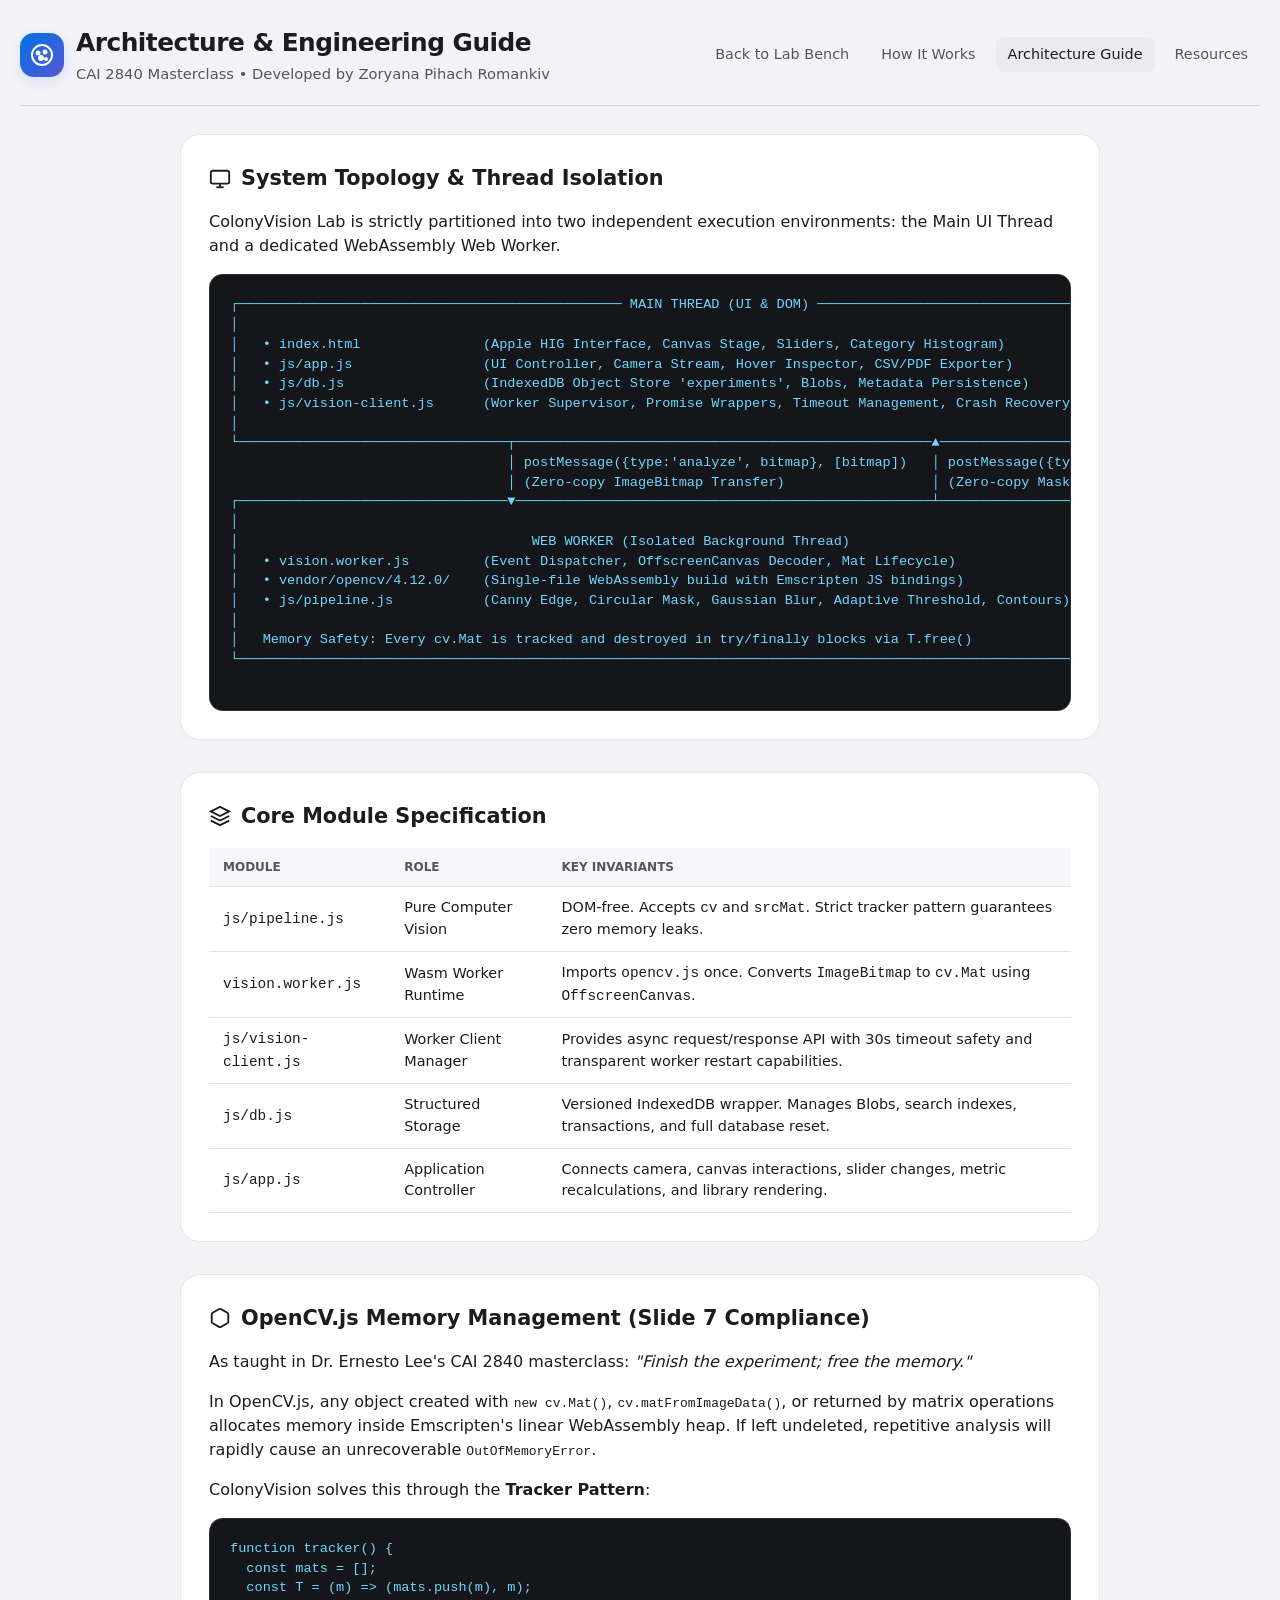
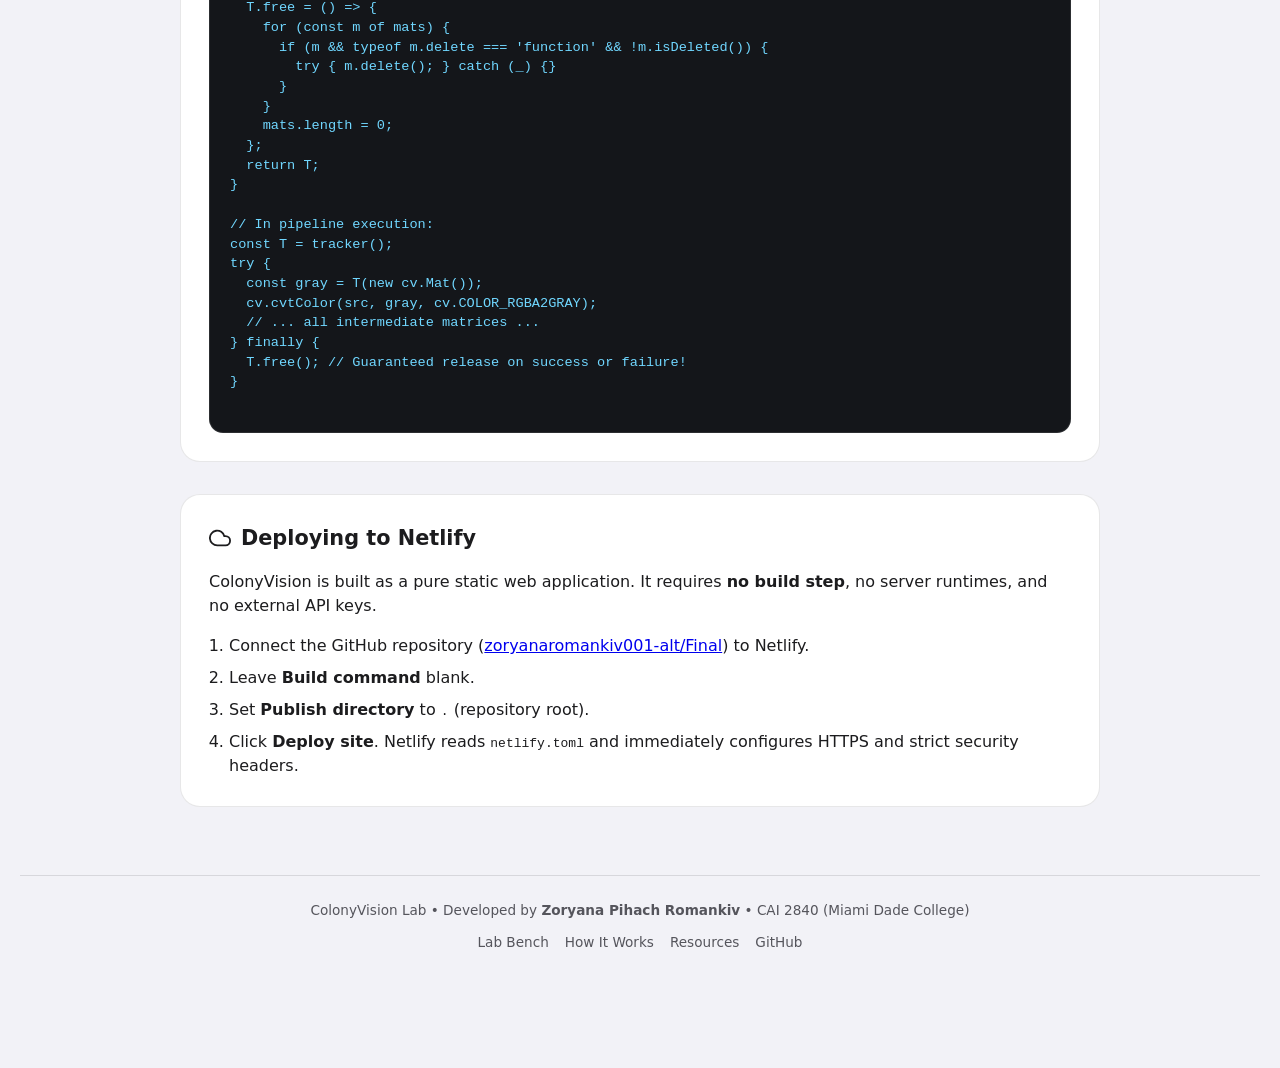
==== guide/index.html @ 36053a77 "Initial commit: ColonyVision Lab computer vision application" ====
<!doctype html>
<html lang="en">
<head>
  <meta charset="utf-8">
  <meta name="viewport" content="width=device-width, initial-scale=1, viewport-fit=cover">
  <title>Architecture Guide — ColonyVision Lab</title>
  <meta name="description" content="Technical architecture and engineering guide for ColonyVision Lab: WebAssembly, Web Worker isolation, and IndexedDB persistence.">
  <meta name="author" content="Zoryana Pihach Romankiv">
  <link rel="icon" href="data:image/svg+xml,%3Csvg xmlns='http://www.w3.org/2000/svg' viewBox='0 0 32 32'%3E%3Ccircle cx='16' cy='16' r='14' fill='%230071e3'/%3E%3Ccircle cx='12' cy='12' r='3' fill='white'/%3E%3Ccircle cx='19' cy='14' r='2' fill='white'/%3E%3Ccircle cx='15' cy='20' r='3.5' fill='white'/%3E%3C/svg%3E">
  <link rel="stylesheet" href="../css/styles.css">
  <style>
    .guide-wrap {
      max-width: 920px;
      margin: 0 auto;
      display: flex;
      flex-direction: column;
      gap: 32px;
    }
    .arch-card {
      background: var(--surface);
      border: 1px solid var(--border);
      border-radius: var(--radius-lg);
      padding: 28px;
      display: flex;
      flex-direction: column;
      gap: 16px;
    }
    .arch-card h3 {
      font-family: var(--font-display);
      font-size: 1.3rem;
      font-weight: 600;
      display: flex;
      align-items: center;
      gap: 10px;
    }
    pre.diagram {
      background: #14161a;
      color: #70d7ff;
      padding: 20px;
      border-radius: var(--radius-md);
      font-family: var(--font-mono);
      font-size: 0.85rem;
      line-height: 1.45;
      overflow-x: auto;
      border: 1px solid rgba(255, 255, 255, 0.1);
    }
    .table-spec {
      width: 100%;
      border-collapse: collapse;
      font-size: 0.9rem;
    }
    .table-spec th, .table-spec td {
      padding: 10px 14px;
      text-align: left;
      border-bottom: 1px solid var(--separator);
    }
    .table-spec th {
      background: var(--surface-2);
      font-weight: 600;
      color: var(--text-2);
      text-transform: uppercase;
      font-size: 0.75rem;
    }
  </style>
</head>
<body>
  <div class="wrap">
    <header class="app-header">
      <div class="brand">
        <div class="logo-badge" aria-hidden="true">
          <svg width="24" height="24" viewBox="0 0 24 24" fill="none" stroke="currentColor" stroke-width="2"><circle cx="12" cy="12" r="10"/><circle cx="8" cy="10" r="1.5" fill="currentColor"/><circle cx="15" cy="9" r="1.5" fill="currentColor"/><circle cx="11" cy="15" r="2" fill="currentColor"/><circle cx="16" cy="16" r="1" fill="currentColor"/></svg>
        </div>
        <div>
          <h1>Architecture & Engineering Guide</h1>
          <p class="subtitle">CAI 2840 Masterclass • Developed by Zoryana Pihach Romankiv</p>
        </div>
      </div>
      <nav class="header-links">
        <a class="nav-link" href="../index.html">Back to Lab Bench</a>
        <a class="nav-link" href="../how-it-works.html">How It Works</a>
        <a class="nav-link active" href="index.html">Architecture Guide</a>
        <a class="nav-link" href="../resources.html">Resources</a>
      </nav>
    </header>

    <main class="guide-wrap">
      <!-- Section 1: Architecture Overview -->
      <section class="arch-card">
        <h3>
          <svg width="22" height="22" viewBox="0 0 24 24" fill="none" stroke="currentColor" stroke-width="2"><rect x="2" y="3" width="20" height="14" rx="2" ry="2"/><line x1="8" y1="21" x2="16" y2="21"/><line x1="12" y1="17" x2="12" y2="21"/></svg>
          System Topology & Thread Isolation
        </h3>
        <p>
          ColonyVision Lab is strictly partitioned into two independent execution environments: the Main UI Thread and a dedicated WebAssembly Web Worker.
        </p>
        <pre class="diagram">
┌─────────────────────────────────────────────── MAIN THREAD (UI & DOM) ───────────────────────────────────────────────┐
│                                                                                                                       │
│   • index.html               (Apple HIG Interface, Canvas Stage, Sliders, Category Histogram)                        │
│   • js/app.js                (UI Controller, Camera Stream, Hover Inspector, CSV/PDF Exporter)                       │
│   • js/db.js                 (IndexedDB Object Store 'experiments', Blobs, Metadata Persistence)                      │
│   • js/vision-client.js      (Worker Supervisor, Promise Wrappers, Timeout Management, Crash Recovery)               │
│                                                                                                                       │
└─────────────────────────────────┬───────────────────────────────────────────────────▲─────────────────────────────────┘
                                  │ postMessage({type:'analyze', bitmap}, [bitmap])   │ postMessage({type:'result', ...})
                                  │ (Zero-copy ImageBitmap Transfer)                  │ (Zero-copy Mask Transfer)
┌─────────────────────────────────▼───────────────────────────────────────────────────┴─────────────────────────────────┐
│                                                                                                                       │
│                                    WEB WORKER (Isolated Background Thread)                                            │
│   • vision.worker.js         (Event Dispatcher, OffscreenCanvas Decoder, Mat Lifecycle)                               │
│   • vendor/opencv/4.12.0/    (Single-file WebAssembly build with Emscripten JS bindings)                              │
│   • js/pipeline.js           (Canny Edge, Circular Mask, Gaussian Blur, Adaptive Threshold, Contours)                │
│                                                                                                                       │
│   Memory Safety: Every cv.Mat is tracked and destroyed in try/finally blocks via T.free()                            │
└───────────────────────────────────────────────────────────────────────────────────────────────────────────────────────┘
        </pre>
      </section>

      <!-- Section 2: Component Breakdown -->
      <section class="arch-card">
        <h3>
          <svg width="22" height="22" viewBox="0 0 24 24" fill="none" stroke="currentColor" stroke-width="2"><polygon points="12 2 2 7 12 12 22 7 12 2"/><polyline points="2 17 12 22 22 17"/><polyline points="2 12 12 17 22 12"/></svg>
          Core Module Specification
        </h3>
        <table class="table-spec">
          <thead>
            <tr>
              <th>Module</th>
              <th>Role</th>
              <th>Key Invariants</th>
            </tr>
          </thead>
          <tbody>
            <tr>
              <td><code>js/pipeline.js</code></td>
              <td>Pure Computer Vision</td>
              <td>DOM-free. Accepts <code>cv</code> and <code>srcMat</code>. Strict tracker pattern guarantees zero memory leaks.</td>
            </tr>
            <tr>
              <td><code>vision.worker.js</code></td>
              <td>Wasm Worker Runtime</td>
              <td>Imports <code>opencv.js</code> once. Converts <code>ImageBitmap</code> to <code>cv.Mat</code> using <code>OffscreenCanvas</code>.</td>
            </tr>
            <tr>
              <td><code>js/vision-client.js</code></td>
              <td>Worker Client Manager</td>
              <td>Provides async request/response API with 30s timeout safety and transparent worker restart capabilities.</td>
            </tr>
            <tr>
              <td><code>js/db.js</code></td>
              <td>Structured Storage</td>
              <td>Versioned IndexedDB wrapper. Manages Blobs, search indexes, transactions, and full database reset.</td>
            </tr>
            <tr>
              <td><code>js/app.js</code></td>
              <td>Application Controller</td>
              <td>Connects camera, canvas interactions, slider changes, metric recalculations, and library rendering.</td>
            </tr>
          </tbody>
        </table>
      </section>

      <!-- Section 3: WebAssembly Memory Management -->
      <section class="arch-card">
        <h3>
          <svg width="22" height="22" viewBox="0 0 24 24" fill="none" stroke="currentColor" stroke-width="2"><path d="M21 16V8a2 2 0 0 0-1-1.73l-7-4a2 2 0 0 0-2 0l-7 4A2 2 0 0 0 3 8v8a2 2 0 0 0 1 1.73l7 4a2 2 0 0 0 2 0l7-4A2 2 0 0 0 21 16z"/></svg>
          OpenCV.js Memory Management (Slide 7 Compliance)
        </h3>
        <p>
          As taught in Dr. Ernesto Lee's CAI 2840 masterclass: <em>"Finish the experiment; free the memory."</em>
        </p>
        <p>
          In OpenCV.js, any object created with <code>new cv.Mat()</code>, <code>cv.matFromImageData()</code>, or returned by matrix operations allocates memory inside Emscripten's linear WebAssembly heap. If left undeleted, repetitive analysis will rapidly cause an unrecoverable <code>OutOfMemoryError</code>.
        </p>
        <p>
          ColonyVision solves this through the <strong>Tracker Pattern</strong>:
        </p>
        <pre class="diagram">
function tracker() {
  const mats = [];
  const T = (m) => (mats.push(m), m);
  T.free = () => {
    for (const m of mats) {
      if (m && typeof m.delete === 'function' && !m.isDeleted()) {
        try { m.delete(); } catch (_) {}
      }
    }
    mats.length = 0;
  };
  return T;
}

// In pipeline execution:
const T = tracker();
try {
  const gray = T(new cv.Mat());
  cv.cvtColor(src, gray, cv.COLOR_RGBA2GRAY);
  // ... all intermediate matrices ...
} finally {
  T.free(); // Guaranteed release on success or failure!
}
        </pre>
      </section>

      <!-- Section 4: Netlify Deployment -->
      <section class="arch-card">
        <h3>
          <svg width="22" height="22" viewBox="0 0 24 24" fill="none" stroke="currentColor" stroke-width="2"><cloud/><path d="M18 10h-1.26A8 8 0 1 0 9 20h9a5 5 0 0 0 0-10z"/></svg>
          Deploying to Netlify
        </h3>
        <p>
          ColonyVision is built as a pure static web application. It requires <strong>no build step</strong>, no server runtimes, and no external API keys.
        </p>
        <ol style="padding-left: 20px; display: flex; flex-direction: column; gap: 8px;">
          <li>Connect the GitHub repository (<a href="https://github.com/zoryanaromankiv001-alt/Final" target="_blank" rel="noopener">zoryanaromankiv001-alt/Final</a>) to Netlify.</li>
          <li>Leave <strong>Build command</strong> blank.</li>
          <li>Set <strong>Publish directory</strong> to <code>.</code> (repository root).</li>
          <li>Click <strong>Deploy site</strong>. Netlify reads <code>netlify.toml</code> and immediately configures HTTPS and strict security headers.</li>
        </ol>
      </section>
    </main>

    <footer class="app-footer">
      <p>ColonyVision Lab • Developed by <strong>Zoryana Pihach Romankiv</strong> • CAI 2840 (Miami Dade College)</p>
      <nav class="footer-nav">
        <a href="../index.html">Lab Bench</a>
        <a href="../how-it-works.html">How It Works</a>
        <a href="../resources.html">Resources</a>
        <a href="https://github.com/zoryanaromankiv001-alt/Final" target="_blank" rel="noopener">GitHub</a>
      </nav>
    </footer>
  </div>
</body>
</html>
---- css/styles.css ----
/*
 * ColonyVision Lab: Visual Design System
 * Apple Human Interface Guidelines (HIG) + Liquid Glass Floating Control Layer
 * Author: Zoryana Pihach Romankiv (CAI 2840 - Introduction to Computer Vision)
 */

:root {
  color-scheme: light dark;
  --font: -apple-system, BlinkMacSystemFont, "SF Pro Text", "Segoe UI", Roboto, "Inter", system-ui, sans-serif;
  --font-display: -apple-system, BlinkMacSystemFont, "SF Pro Display", "Segoe UI", Roboto, "Inter", system-ui, sans-serif;
  --font-mono: "SF Mono", Menlo, Consolas, Monaco, monospace;

  /* Light Theme (default) */
  --bg: #f2f2f7;
  --surface: #ffffff;
  --surface-2: #f7f7fa;
  --surface-hover: #ebebee;
  --text: #1c1c1e;
  --text-2: #55555c;
  --text-3: #8e8e93;
  --separator: rgba(60, 60, 67, 0.15);
  --border: rgba(60, 60, 67, 0.12);

  --accent: #0071e3;
  --accent-press: #005bb5;
  --accent-soft: rgba(0, 113, 227, 0.12);
  --accent-contrast: #ffffff;

  --success: #34c759;
  --success-soft: rgba(52, 199, 89, 0.14);
  --warning: #ff9500;
  --warning-soft: rgba(255, 149, 0, 0.14);
  --danger: #ff3b30;
  --danger-soft: rgba(255, 59, 48, 0.14);
  --purple: #af52de;
  --purple-soft: rgba(175, 82, 222, 0.14);

  --glass-bg: rgba(255, 255, 255, 0.78);
  --glass-border: rgba(255, 255, 255, 0.65);
  --glass-shadow: 0 8px 32px rgba(0, 0, 0, 0.08), 0 2px 8px rgba(0, 0, 0, 0.04);

  --radius-sm: 8px;
  --radius-md: 14px;
  --radius-lg: 20px;
  --radius-pill: 9999px;

  --transition-fast: 0.15s cubic-bezier(0.16, 1, 0.3, 1);
  --transition-smooth: 0.28s cubic-bezier(0.16, 1, 0.3, 1);
}

@media (prefers-color-scheme: dark) {
  :root {
    --bg: #000000;
    --surface: #1c1c1e;
    --surface-2: #2c2c2e;
    --surface-hover: #3a3a3c;
    --text: #f5f5f7;
    --text-2: #a1a1a6;
    --text-3: #636366;
    --separator: rgba(255, 255, 255, 0.15);
    --border: rgba(255, 255, 255, 0.12);

    --accent: #2997ff;
    --accent-press: #147ce5;
    --accent-soft: rgba(41, 151, 255, 0.18);

    --glass-bg: rgba(28, 28, 30, 0.82);
    --glass-border: rgba(255, 255, 255, 0.15);
    --glass-shadow: 0 12px 40px rgba(0, 0, 0, 0.6);
  }
}

/* Base styles */
*, *::before, *::after {
  box-sizing: border-box;
  margin: 0;
  padding: 0;
}

body {
  font-family: var(--font);
  background-color: var(--bg);
  color: var(--text);
  line-height: 1.5;
  -webkit-font-smoothing: antialiased;
  -moz-osx-font-smoothing: grayscale;
  min-height: 100vh;
  display: flex;
  flex-direction: column;
}

.wrap {
  width: 100%;
  max-width: 1280px;
  margin: 0 auto;
  padding: 24px 20px 120px 20px;
  flex: 1;
  display: flex;
  flex-direction: column;
  gap: 28px;
}

/* Liquid Glass functional classes */
.glass {
  background: var(--glass-bg);
  backdrop-filter: blur(24px) saturate(190%);
  -webkit-backdrop-filter: blur(24px) saturate(190%);
  border: 1px solid var(--glass-border);
  box-shadow: var(--glass-shadow);
}

/* Header */
.app-header {
  display: flex;
  align-items: center;
  justify-content: space-between;
  flex-wrap: wrap;
  gap: 16px;
  padding-bottom: 20px;
  border-bottom: 1px solid var(--separator);
}

.brand {
  display: flex;
  align-items: center;
  gap: 12px;
}

.logo-badge {
  width: 44px;
  height: 44px;
  border-radius: var(--radius-md);
  background: linear-gradient(135deg, var(--accent), #5856d6);
  display: flex;
  align-items: center;
  justify-content: center;
  color: #ffffff;
  box-shadow: 0 4px 12px var(--accent-soft);
}

h1 {
  font-family: var(--font-display);
  font-size: 1.55rem;
  font-weight: 700;
  letter-spacing: -0.02em;
  display: flex;
  align-items: center;
  gap: 8px;
}

.version-tag {
  font-size: 0.72rem;
  font-weight: 600;
  text-transform: uppercase;
  padding: 2px 7px;
  border-radius: var(--radius-pill);
  background: var(--accent-soft);
  color: var(--accent);
}

.subtitle {
  font-size: 0.92rem;
  color: var(--text-2);
  margin-top: 2px;
}

.header-links {
  display: flex;
  align-items: center;
  gap: 8px;
}

.nav-link {
  font-size: 0.9rem;
  font-weight: 500;
  color: var(--text-2);
  text-decoration: none;
  padding: 7px 12px;
  border-radius: var(--radius-sm);
  transition: all var(--transition-fast);
}

.nav-link:hover, .nav-link.active {
  color: var(--text);
  background-color: var(--surface-hover);
}

/* Stage & Prompt Container */
.stage {
  background: var(--surface);
  border-radius: var(--radius-lg);
  border: 1px solid var(--border);
  box-shadow: 0 4px 20px rgba(0, 0, 0, 0.03);
  overflow: hidden;
  display: flex;
  flex-direction: column;
  min-height: 480px;
}

/* Prompt state (initial landing) */
.prompt-zone {
  display: flex;
  flex-direction: column;
  align-items: center;
  justify-content: center;
  text-align: center;
  padding: 64px 24px;
  flex: 1;
  gap: 20px;
  border: 2px dashed var(--border);
  border-radius: var(--radius-lg);
  margin: 16px;
  background: var(--surface-2);
  transition: all var(--transition-smooth);
}

.prompt-zone.dragover {
  border-color: var(--accent);
  background: var(--accent-soft);
}

.prompt-icon {
  width: 72px;
  height: 72px;
  border-radius: 50%;
  background: var(--surface);
  display: flex;
  align-items: center;
  justify-content: center;
  color: var(--accent);
  box-shadow: 0 4px 16px rgba(0, 0, 0, 0.06);
}

.prompt-text h2 {
  font-family: var(--font-display);
  font-size: 1.4rem;
  font-weight: 600;
  margin-bottom: 6px;
}

.prompt-text p {
  color: var(--text-2);
  font-size: 0.95rem;
  max-width: 480px;
}

.prompt-actions {
  display: flex;
  gap: 12px;
  flex-wrap: wrap;
  justify-content: center;
}

.sample-row {
  display: flex;
  align-items: center;
  gap: 8px;
  font-size: 0.88rem;
  color: var(--text-2);
  margin-top: 10px;
}

.sample-btn {
  background: var(--surface);
  border: 1px solid var(--border);
  color: var(--accent);
  font-weight: 500;
  font-size: 0.85rem;
  padding: 4px 10px;
  border-radius: var(--radius-pill);
  cursor: pointer;
  transition: all var(--transition-fast);
}

.sample-btn:hover {
  background: var(--accent-soft);
  border-color: var(--accent);
}

/* Buttons */
.btn {
  display: inline-flex;
  align-items: center;
  justify-content: center;
  gap: 8px;
  font-family: var(--font);
  font-size: 0.92rem;
  font-weight: 600;
  padding: 10px 18px;
  border-radius: var(--radius-pill);
  cursor: pointer;
  border: none;
  text-decoration: none;
  transition: all var(--transition-fast);
  outline: none;
}

.btn svg {
  width: 18px;
  height: 18px;
}

.btn-primary {
  background: var(--accent);
  color: var(--accent-contrast);
}

.btn-primary:hover {
  background: var(--accent-press);
  transform: translateY(-1px);
}

.btn-secondary {
  background: var(--surface-2);
  color: var(--text);
  border: 1px solid var(--border);
}

.btn-secondary:hover {
  background: var(--surface-hover);
  border-color: var(--separator);
}

.btn-danger {
  background: var(--danger-soft);
  color: var(--danger);
  border: 1px solid rgba(255, 59, 48, 0.2);
}

.btn-danger:hover {
  background: var(--danger);
  color: #ffffff;
}

/* Active Workbench Layout */
.workbench {
  display: grid;
  grid-template-columns: 1fr 360px;
  gap: 0;
  min-height: 560px;
}

@media (max-width: 960px) {
  .workbench {
    grid-template-columns: 1fr;
  }
}

/* Viewport / Canvas Stage */
.viewport-pane {
  display: flex;
  flex-direction: column;
  background: #14161a;
  position: relative;
  overflow: hidden;
}

.viewport-toolbar {
  display: flex;
  align-items: center;
  justify-content: space-between;
  padding: 10px 16px;
  background: rgba(20, 22, 26, 0.85);
  backdrop-filter: blur(12px);
  border-bottom: 1px solid rgba(255, 255, 255, 0.1);
  z-index: 10;
}

.view-segmented {
  display: inline-flex;
  background: rgba(255, 255, 255, 0.12);
  padding: 3px;
  border-radius: var(--radius-pill);
}

.view-segmented button {
  background: transparent;
  border: none;
  color: #c7c7cc;
  padding: 4px 12px;
  border-radius: var(--radius-pill);
  font-size: 0.82rem;
  font-weight: 500;
  cursor: pointer;
  transition: all var(--transition-fast);
}

.view-segmented button.active {
  background: #ffffff;
  color: #000000;
  box-shadow: 0 2px 6px rgba(0, 0, 0, 0.2);
}

.canvas-container {
  flex: 1;
  position: relative;
  display: flex;
  align-items: center;
  justify-content: center;
  overflow: hidden;
  user-select: none;
  min-height: 440px;
}

canvas#main-canvas {
  max-width: 100%;
  max-height: 100%;
  object-fit: contain;
  box-shadow: 0 4px 30px rgba(0, 0, 0, 0.4);
  cursor: crosshair;
}

/* Interactive Colony Tooltip */
.colony-tooltip {
  position: absolute;
  pointer-events: none;
  background: rgba(0, 0, 0, 0.85);
  backdrop-filter: blur(10px);
  color: #ffffff;
  padding: 8px 12px;
  border-radius: var(--radius-sm);
  font-size: 0.8rem;
  line-height: 1.4;
  border: 1px solid rgba(255, 255, 255, 0.2);
  box-shadow: 0 6px 18px rgba(0, 0, 0, 0.4);
  z-index: 20;
  transform: translate(-50%, -125%);
  transition: opacity 0.1s ease;
  white-space: nowrap;
}

.colony-tooltip .badge {
  display: inline-block;
  padding: 2px 6px;
  border-radius: 4px;
  font-size: 0.7rem;
  font-weight: 700;
  text-transform: uppercase;
  margin-top: 4px;
}

.badge-punctiform { background: var(--success); color: #fff; }
.badge-small { background: var(--accent); color: #fff; }
.badge-medium { background: var(--warning); color: #fff; }
.badge-large { background: var(--purple); color: #fff; }

/* Interactive Compare Split Slider */
.compare-container {
  position: absolute;
  top: 0;
  left: 0;
  width: 100%;
  height: 100%;
  display: none;
}

.compare-container.active {
  display: block;
}

.slider-handle {
  position: absolute;
  top: 0;
  bottom: 0;
  width: 4px;
  background: #ffffff;
  cursor: ew-resize;
  box-shadow: 0 0 10px rgba(0, 0, 0, 0.5);
}

.slider-button {
  position: absolute;
  top: 50%;
  left: 50%;
  transform: translate(-50%, -50%);
  width: 32px;
  height: 32px;
  border-radius: 50%;
  background: #ffffff;
  box-shadow: 0 2px 8px rgba(0, 0, 0, 0.4);
  display: flex;
  align-items: center;
  justify-content: center;
  color: #000000;
}

/* Inspector / Controls Sidebar */
.inspector-pane {
  background: var(--surface);
  border-left: 1px solid var(--border);
  padding: 20px;
  display: flex;
  flex-direction: column;
  gap: 20px;
  overflow-y: auto;
  max-height: 700px;
}

.inspector-header {
  display: flex;
  flex-direction: column;
  gap: 6px;
}

.title-input {
  font-family: var(--font-display);
  font-size: 1.15rem;
  font-weight: 600;
  border: 1px solid transparent;
  background: transparent;
  color: var(--text);
  padding: 4px 6px;
  border-radius: var(--radius-sm);
  transition: all var(--transition-fast);
}

.title-input:hover, .title-input:focus {
  border-color: var(--border);
  background: var(--surface-2);
}

/* Metric Cards */
.metrics-grid {
  display: grid;
  grid-template-columns: 1fr 1fr;
  gap: 10px;
}

.metric-card {
  background: var(--surface-2);
  padding: 12px;
  border-radius: var(--radius-md);
  border: 1px solid var(--border);
  display: flex;
  flex-direction: column;
}

.metric-card.hero {
  grid-column: span 2;
  background: linear-gradient(135deg, var(--accent-soft), var(--surface-2));
  border-color: rgba(0, 113, 227, 0.25);
}

.metric-label {
  font-size: 0.75rem;
  font-weight: 600;
  text-transform: uppercase;
  color: var(--text-2);
  letter-spacing: 0.03em;
}

.metric-value {
  font-family: var(--font-display);
  font-size: 1.6rem;
  font-weight: 700;
  color: var(--text);
  line-height: 1.2;
  margin-top: 2px;
}

.metric-card.hero .metric-value {
  color: var(--accent);
  font-size: 2.1rem;
}

.metric-sub {
  font-size: 0.78rem;
  color: var(--text-2);
  margin-top: 2px;
}

/* Histogram & Category Bars */
.chart-box {
  background: var(--surface-2);
  border: 1px solid var(--border);
  border-radius: var(--radius-md);
  padding: 14px;
  display: flex;
  flex-direction: column;
  gap: 10px;
}

.chart-title {
  font-size: 0.82rem;
  font-weight: 600;
  text-transform: uppercase;
  color: var(--text-2);
}

.cat-row {
  display: flex;
  flex-direction: column;
  gap: 4px;
}

.cat-meta {
  display: flex;
  justify-content: space-between;
  font-size: 0.82rem;
  color: var(--text);
}

.cat-bar-track {
  height: 8px;
  background: var(--surface-hover);
  border-radius: var(--radius-pill);
  overflow: hidden;
}

.cat-bar-fill {
  height: 100%;
  border-radius: var(--radius-pill);
  transition: width 0.3s ease;
}

.fill-punctiform { background: var(--success); }
.fill-small { background: var(--accent); }
.fill-medium { background: var(--warning); }
.fill-large { background: var(--purple); }

/* Control Sliders & Settings */
.controls-group {
  display: flex;
  flex-direction: column;
  gap: 14px;
}

.control-item {
  display: flex;
  flex-direction: column;
  gap: 6px;
}

.control-label {
  display: flex;
  justify-content: space-between;
  font-size: 0.85rem;
  font-weight: 500;
  color: var(--text);
}

.control-label span.val {
  color: var(--accent);
  font-family: var(--font-mono);
  font-size: 0.82rem;
}

input[type="range"] {
  -webkit-appearance: none;
  width: 100%;
  height: 6px;
  background: var(--surface-hover);
  border-radius: 3px;
  outline: none;
}

input[type="range"]::-webkit-slider-thumb {
  -webkit-appearance: none;
  width: 18px;
  height: 18px;
  border-radius: 50%;
  background: var(--accent);
  cursor: pointer;
  box-shadow: 0 1px 4px rgba(0, 0, 0, 0.3);
}

select {
  font-family: var(--font);
  font-size: 0.9rem;
  padding: 8px 12px;
  border-radius: var(--radius-sm);
  border: 1px solid var(--border);
  background: var(--surface);
  color: var(--text);
  outline: none;
  cursor: pointer;
}

/* Action Buttons in Inspector */
.inspector-actions {
  display: flex;
  flex-direction: column;
  gap: 8px;
  margin-top: auto;
}

/* Library / Notebook Section */
.library-section {
  display: flex;
  flex-direction: column;
  gap: 16px;
}

.library-header {
  display: flex;
  align-items: center;
  justify-content: space-between;
  flex-wrap: wrap;
  gap: 12px;
}

.library-header h2 {
  font-family: var(--font-display);
  font-size: 1.3rem;
  font-weight: 600;
  display: flex;
  align-items: center;
  gap: 8px;
}

.badge-count {
  font-size: 0.8rem;
  padding: 2px 8px;
  border-radius: var(--radius-pill);
  background: var(--surface-2);
  color: var(--text-2);
}

.search-input {
  font-family: var(--font);
  font-size: 0.88rem;
  padding: 7px 14px;
  border-radius: var(--radius-pill);
  border: 1px solid var(--border);
  background: var(--surface);
  color: var(--text);
  min-width: 220px;
}

.library-grid {
  display: grid;
  grid-template-columns: repeat(auto-fill, minmax(260px, 1fr));
  gap: 16px;
  list-style: none;
}

.exp-card {
  background: var(--surface);
  border: 1px solid var(--border);
  border-radius: var(--radius-md);
  overflow: hidden;
  box-shadow: 0 2px 8px rgba(0, 0, 0, 0.03);
  display: flex;
  flex-direction: column;
  transition: all var(--transition-fast);
}

.exp-card:hover {
  transform: translateY(-2px);
  box-shadow: 0 8px 24px rgba(0, 0, 0, 0.08);
  border-color: var(--separator);
}

.exp-thumb {
  width: 100%;
  height: 160px;
  object-fit: cover;
  background: #14161a;
  border-bottom: 1px solid var(--border);
}

.exp-body {
  padding: 14px;
  display: flex;
  flex-direction: column;
  gap: 8px;
  flex: 1;
}

.exp-name {
  font-weight: 600;
  font-size: 0.95rem;
  color: var(--text);
}

.exp-meta {
  font-size: 0.8rem;
  color: var(--text-2);
  display: flex;
  justify-content: space-between;
}

.exp-cfu-badge {
  align-self: flex-start;
  padding: 3px 8px;
  border-radius: var(--radius-pill);
  background: var(--accent-soft);
  color: var(--accent);
  font-weight: 700;
  font-size: 0.8rem;
}

.exp-actions {
  display: flex;
  gap: 8px;
  margin-top: auto;
  padding-top: 10px;
  border-top: 1px solid var(--separator);
}

.exp-actions button {
  flex: 1;
  padding: 6px;
  font-size: 0.82rem;
  border-radius: var(--radius-sm);
  cursor: pointer;
  border: 1px solid var(--border);
  background: var(--surface-2);
  color: var(--text);
  font-weight: 500;
  transition: all var(--transition-fast);
}

.exp-actions button:hover {
  background: var(--surface-hover);
}

.exp-actions button.btn-del {
  color: var(--danger);
  border-color: rgba(255, 59, 48, 0.2);
}

.exp-actions button.btn-del:hover {
  background: var(--danger-soft);
}

/* Floating Dock (Functional Liquid Glass Layer) */
.dock {
  position: fixed;
  bottom: 24px;
  left: 50%;
  transform: translateX(-50%);
  display: flex;
  flex-direction: column;
  align-items: center;
  gap: 10px;
  z-index: 100;
  pointer-events: none;
}

.dock > * {
  pointer-events: auto;
}

.status-pill {
  display: inline-flex;
  align-items: center;
  gap: 10px;
  padding: 8px 18px;
  border-radius: var(--radius-pill);
  font-size: 0.85rem;
  font-weight: 500;
  color: var(--text);
  transition: all var(--transition-smooth);
}

.spinner {
  width: 14px;
  height: 14px;
  border: 2px solid var(--text-3);
  border-top-color: var(--accent);
  border-radius: 50%;
  animation: spin 0.8s linear infinite;
}

.status-dot {
  width: 8px;
  height: 8px;
  border-radius: 50%;
  background: var(--success);
}

.status-pill[data-state="busy"] .spinner { display: inline-block; }
.status-pill[data-state="busy"] .status-dot { display: none; }
.status-pill[data-state="ready"] .spinner { display: none; }
.status-pill[data-state="ready"] .status-dot { display: inline-block; background: var(--success); }
.status-pill[data-state="error"] .spinner { display: none; }
.status-pill[data-state="error"] .status-dot { display: inline-block; background: var(--danger); }

@keyframes spin {
  to { transform: rotate(360deg); }
}

.dock-toolbar {
  display: flex;
  align-items: center;
  gap: 8px;
  padding: 6px 10px;
  border-radius: var(--radius-pill);
}

/* Dialog / Modal */
dialog {
  border: none;
  background: transparent;
  padding: 0;
  margin: auto;
  max-width: 540px;
  width: 90%;
  border-radius: var(--radius-lg);
  outline: none;
}

dialog::backdrop {
  background: rgba(0, 0, 0, 0.45);
  backdrop-filter: blur(8px);
}

.dialog-content {
  padding: 24px;
  border-radius: var(--radius-lg);
  display: flex;
  flex-direction: column;
  gap: 16px;
}

.dialog-content h3 {
  font-family: var(--font-display);
  font-size: 1.25rem;
  font-weight: 600;
}

.dialog-actions {
  display: flex;
  justify-content: flex-end;
  gap: 10px;
  margin-top: 8px;
}

/* Camera Stream in Modal */
video#camera-feed {
  width: 100%;
  height: 320px;
  object-fit: cover;
  border-radius: var(--radius-md);
  background: #000;
}

/* Toast notifications */
.toast-container {
  position: fixed;
  top: 24px;
  right: 24px;
  display: flex;
  flex-direction: column;
  gap: 8px;
  z-index: 200;
  pointer-events: none;
}

.toast {
  padding: 10px 18px;
  border-radius: var(--radius-pill);
  font-size: 0.88rem;
  font-weight: 500;
  color: #fff;
  background: rgba(28, 28, 30, 0.92);
  backdrop-filter: blur(12px);
  box-shadow: 0 4px 16px rgba(0, 0, 0, 0.2);
  animation: toastIn 0.25s ease;
}

@keyframes toastIn {
  from { opacity: 0; transform: translateY(-10px); }
  to { opacity: 1; transform: translateY(0); }
}

/* Footer */
.app-footer {
  margin-top: 40px;
  padding-top: 24px;
  border-top: 1px solid var(--separator);
  display: flex;
  flex-direction: column;
  align-items: center;
  gap: 12px;
  text-align: center;
  font-size: 0.85rem;
  color: var(--text-2);
}

.footer-nav {
  display: flex;
  flex-wrap: wrap;
  gap: 16px;
  justify-content: center;
}

.footer-nav a, .btn-link {
  color: var(--text-2);
  text-decoration: none;
  background: none;
  border: none;
  cursor: pointer;
  font-size: 0.85rem;
  transition: color var(--transition-fast);
}

.footer-nav a:hover, .btn-link:hover {
  color: var(--text);
}

.btn-link-danger {
  color: var(--danger) !important;
}

/* Print Styles for Lab Experiment Report */
@media print {
  body {
    background: #fff;
    color: #000;
  }
  .dock, .app-header nav, .inspector-actions, .viewport-toolbar, .app-footer, .library-section {
    display: none !important;
  }
  .stage, .inspector-pane {
    box-shadow: none !important;
    border: 1px solid #ccc !important;
  }
  .workbench {
    display: block !important;
  }
}
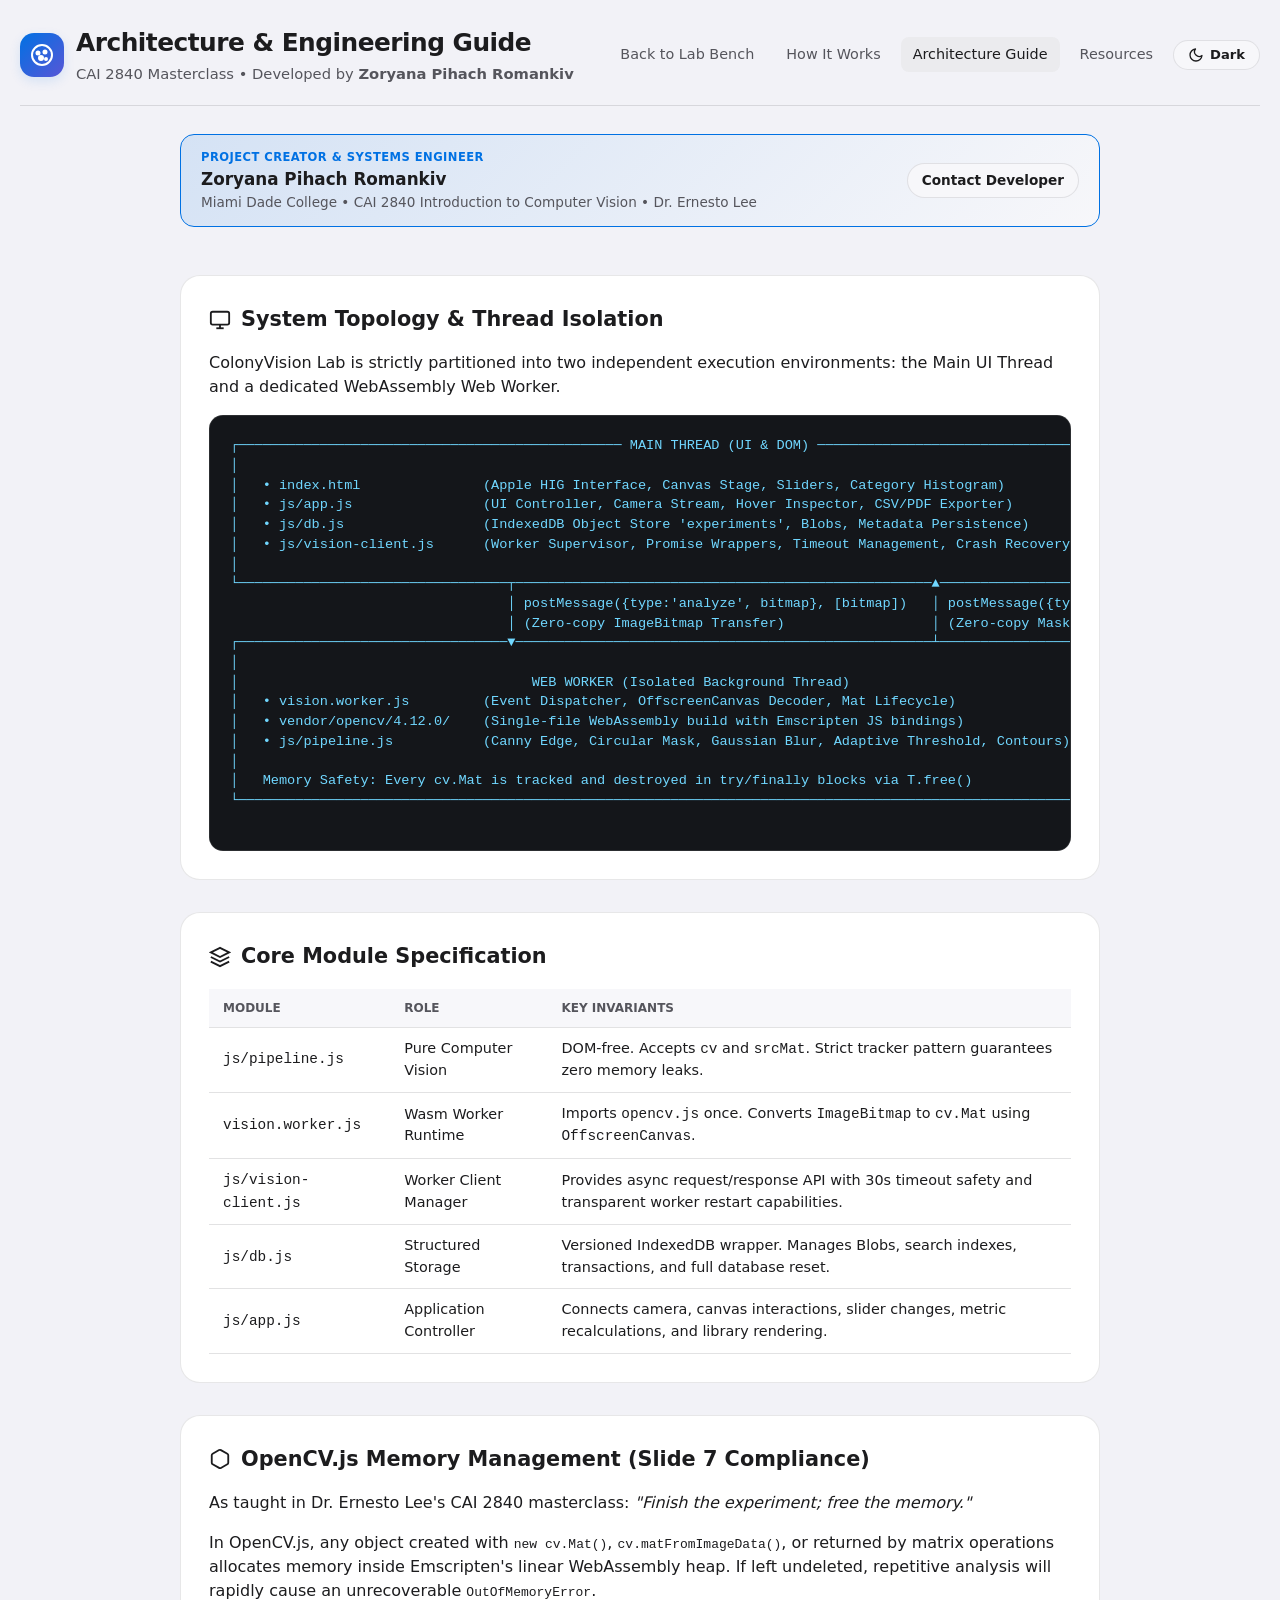
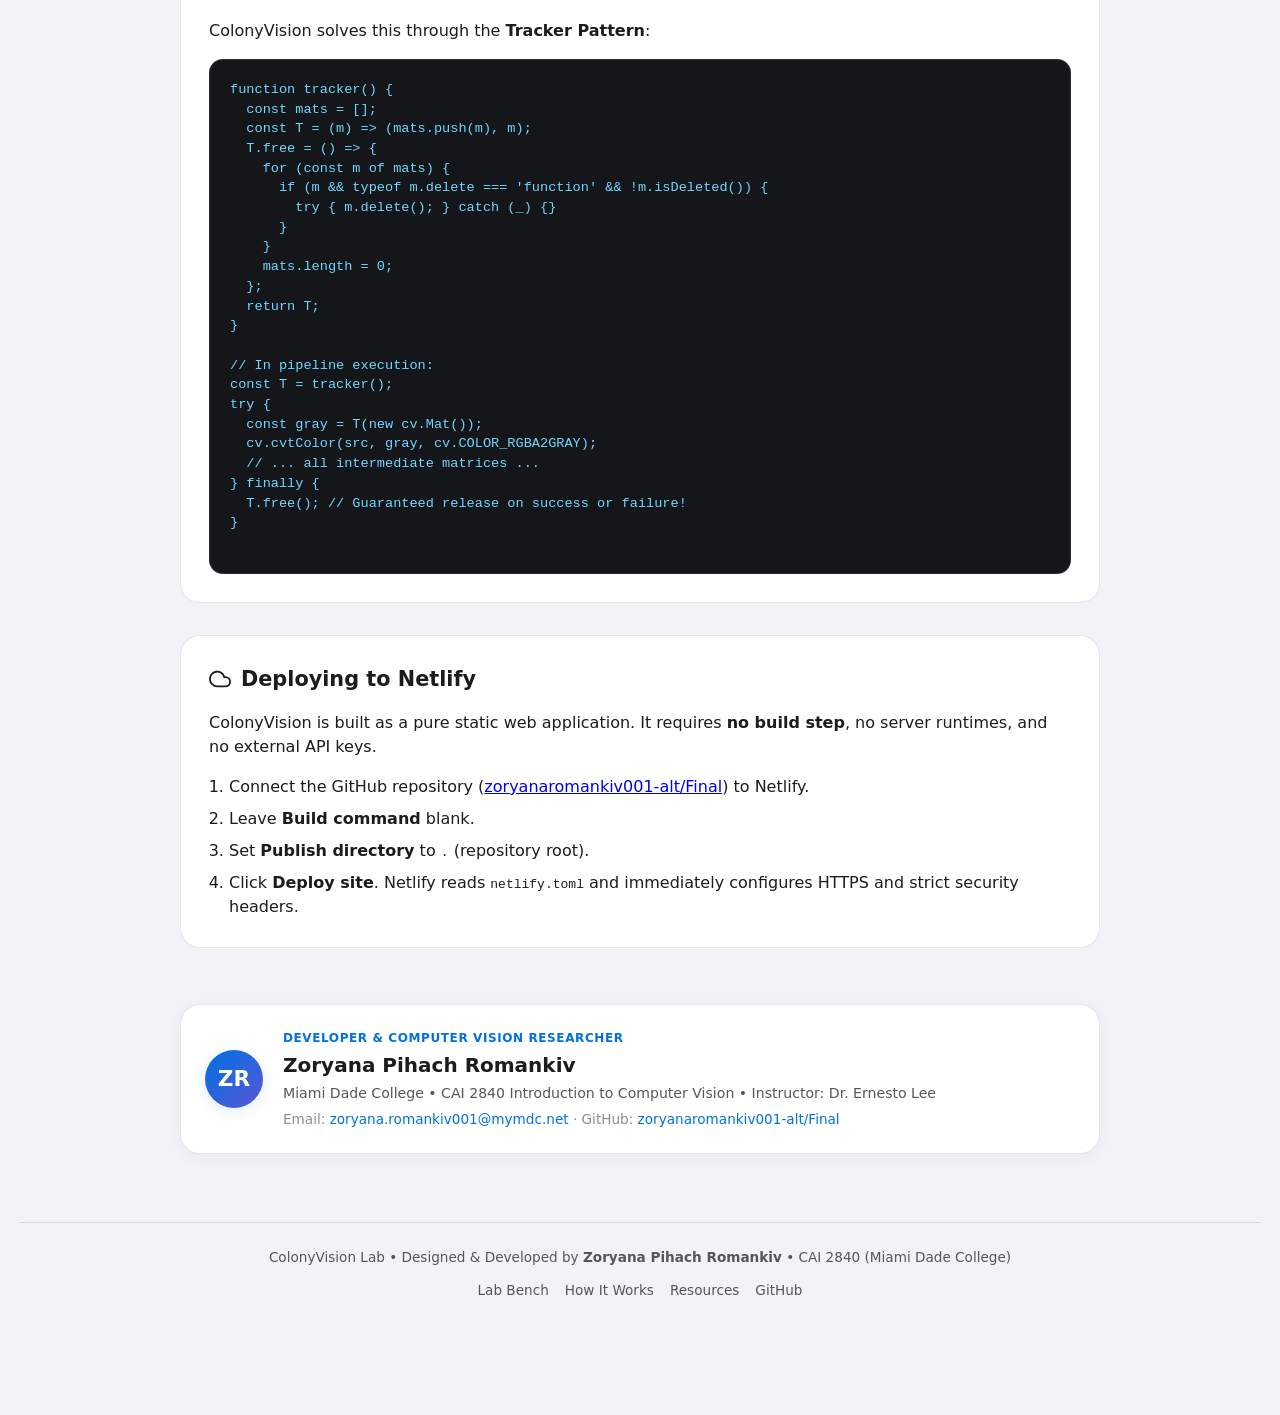
==== commit db479da8: "Add dark mode toggle, formatted mathematical formulas, and developer resume attribution" ====
--- a/guide/index.html
+++ b/guide/index.html
@@ -62,6 +62,7 @@
       font-size: 0.75rem;
     }
   </style>
+  <script src="../js/theme.js"></script>
 </head>
 <body>
   <div class="wrap">
@@ -72,7 +73,7 @@
         </div>
         <div>
           <h1>Architecture & Engineering Guide</h1>
-          <p class="subtitle">CAI 2840 Masterclass • Developed by Zoryana Pihach Romankiv</p>
+          <p class="subtitle">CAI 2840 Masterclass • Developed by <strong>Zoryana Pihach Romankiv</strong></p>
         </div>
       </div>
       <nav class="header-links">
@@ -80,10 +81,20 @@
         <a class="nav-link" href="../how-it-works.html">How It Works</a>
         <a class="nav-link active" href="index.html">Architecture Guide</a>
         <a class="nav-link" href="../resources.html">Resources</a>
+        <button type="button" class="theme-toggle-btn" aria-label="Toggle Dark/Light Mode"></button>
       </nav>
     </header>
 
     <main class="guide-wrap">
+      <!-- Developer Highlight Banner -->
+      <div class="dev-banner">
+        <div>
+          <div class="dev-badge-title">Project Creator &amp; Systems Engineer</div>
+          <div class="dev-highlight-name">Zoryana Pihach Romankiv</div>
+          <div class="dev-highlight-details">Miami Dade College • CAI 2840 Introduction to Computer Vision • Dr. Ernesto Lee</div>
+        </div>
+        <a class="btn btn-secondary" href="mailto:zoryana.romankiv001@mymdc.net" style="font-size:0.85rem; padding:6px 14px;">Contact Developer</a>
+      </div>
       <!-- Section 1: Architecture Overview -->
       <section class="arch-card">
         <h3>
@@ -218,10 +229,21 @@
           <li>Click <strong>Deploy site</strong>. Netlify reads <code>netlify.toml</code> and immediately configures HTTPS and strict security headers.</li>
         </ol>
       </section>
+
+      <!-- Developer Profile Card for Resume -->
+      <section class="dev-portfolio-card">
+        <div class="dev-avatar">ZR</div>
+        <div class="dev-info">
+          <div class="dev-title">Developer &amp; Computer Vision Researcher</div>
+          <div class="dev-name">Zoryana Pihach Romankiv</div>
+          <div class="dev-meta">Miami Dade College • CAI 2840 Introduction to Computer Vision • Instructor: Dr. Ernesto Lee</div>
+          <div class="dev-email">Email: <a href="mailto:zoryana.romankiv001@mymdc.net">zoryana.romankiv001@mymdc.net</a> · GitHub: <a href="https://github.com/zoryanaromankiv001-alt/Final" target="_blank" rel="noopener">zoryanaromankiv001-alt/Final</a></div>
+        </div>
+      </section>
     </main>
 
     <footer class="app-footer">
-      <p>ColonyVision Lab • Developed by <strong>Zoryana Pihach Romankiv</strong> • CAI 2840 (Miami Dade College)</p>
+      <p>ColonyVision Lab • Designed &amp; Developed by <strong>Zoryana Pihach Romankiv</strong> • CAI 2840 (Miami Dade College)</p>
       <nav class="footer-nav">
         <a href="../index.html">Lab Bench</a>
         <a href="../how-it-works.html">How It Works</a>
--- a/css/styles.css
+++ b/css/styles.css
@@ -50,24 +50,66 @@
 
 @media (prefers-color-scheme: dark) {
   :root {
-    --bg: #000000;
-    --surface: #1c1c1e;
-    --surface-2: #2c2c2e;
-    --surface-hover: #3a3a3c;
+    --bg: #0b0c10;
+    --surface: #171920;
+    --surface-2: #222631;
+    --surface-hover: #2d3342;
     --text: #f5f5f7;
     --text-2: #a1a1a6;
     --text-3: #636366;
     --separator: rgba(255, 255, 255, 0.15);
-    --border: rgba(255, 255, 255, 0.12);
+    --border: rgba(255, 255, 255, 0.14);
 
     --accent: #2997ff;
     --accent-press: #147ce5;
     --accent-soft: rgba(41, 151, 255, 0.18);
 
-    --glass-bg: rgba(28, 28, 30, 0.82);
-    --glass-border: rgba(255, 255, 255, 0.15);
-    --glass-shadow: 0 12px 40px rgba(0, 0, 0, 0.6);
+    --glass-bg: rgba(23, 25, 32, 0.85);
+    --glass-border: rgba(255, 255, 255, 0.16);
+    --glass-shadow: 0 12px 40px rgba(0, 0, 0, 0.65);
   }
+}
+
+html[data-theme="dark"],
+:root[data-theme="dark"] {
+  --bg: #0b0c10;
+  --surface: #171920;
+  --surface-2: #222631;
+  --surface-hover: #2d3342;
+  --text: #f5f5f7;
+  --text-2: #a1a1a6;
+  --text-3: #636366;
+  --separator: rgba(255, 255, 255, 0.15);
+  --border: rgba(255, 255, 255, 0.14);
+
+  --accent: #2997ff;
+  --accent-press: #147ce5;
+  --accent-soft: rgba(41, 151, 255, 0.18);
+
+  --glass-bg: rgba(23, 25, 32, 0.85);
+  --glass-border: rgba(255, 255, 255, 0.16);
+  --glass-shadow: 0 12px 40px rgba(0, 0, 0, 0.65);
+}
+
+html[data-theme="light"],
+:root[data-theme="light"] {
+  --bg: #f2f2f7;
+  --surface: #ffffff;
+  --surface-2: #f7f7fa;
+  --surface-hover: #ebebee;
+  --text: #1c1c1e;
+  --text-2: #55555c;
+  --text-3: #8e8e93;
+  --separator: rgba(60, 60, 67, 0.15);
+  --border: rgba(60, 60, 67, 0.12);
+
+  --accent: #0071e3;
+  --accent-press: #005bb5;
+  --accent-soft: rgba(0, 113, 227, 0.12);
+
+  --glass-bg: rgba(255, 255, 255, 0.82);
+  --glass-border: rgba(255, 255, 255, 0.65);
+  --glass-shadow: 0 8px 32px rgba(0, 0, 0, 0.08);
 }
 
 /* Base styles */
@@ -168,6 +210,33 @@
   display: flex;
   align-items: center;
   gap: 8px;
+}
+
+.theme-toggle-btn {
+  display: inline-flex;
+  align-items: center;
+  gap: 6px;
+  background: var(--surface-2);
+  color: var(--text);
+  border: 1px solid var(--border);
+  padding: 6px 14px;
+  border-radius: var(--radius-pill);
+  font-family: var(--font);
+  font-size: 0.82rem;
+  font-weight: 600;
+  cursor: pointer;
+  transition: all var(--transition-fast);
+}
+
+.theme-toggle-btn:hover {
+  background: var(--surface-hover);
+  border-color: var(--accent);
+  color: var(--accent);
+}
+
+.theme-toggle-btn svg {
+  width: 16px;
+  height: 16px;
 }
 
 .nav-link {
@@ -1004,6 +1073,187 @@
   color: var(--danger) !important;
 }
 
+/* Math & Science Formula Card */
+.formula-card {
+  background: var(--surface-2);
+  border: 1px solid var(--border);
+  border-radius: var(--radius-md);
+  padding: 16px 20px;
+  display: flex;
+  flex-direction: column;
+  gap: 10px;
+  margin: 14px 0;
+  transition: all var(--transition-fast);
+}
+
+.formula-card:hover {
+  border-color: var(--accent);
+  box-shadow: 0 4px 16px rgba(0, 0, 0, 0.05);
+}
+
+.formula-badge {
+  align-self: flex-start;
+  font-size: 0.72rem;
+  font-weight: 700;
+  text-transform: uppercase;
+  letter-spacing: 0.05em;
+  color: var(--accent);
+  background: var(--accent-soft);
+  padding: 3px 8px;
+  border-radius: var(--radius-pill);
+}
+
+.formula-math {
+  display: flex;
+  align-items: center;
+  flex-wrap: wrap;
+  gap: 10px;
+  font-family: var(--font-display);
+  font-size: 1.25rem;
+  font-weight: 600;
+  color: var(--text);
+}
+
+.formula-lhs {
+  color: var(--accent);
+  font-weight: 700;
+}
+
+.formula-op {
+  color: var(--text-2);
+  font-weight: 400;
+}
+
+.formula-frac {
+  display: inline-flex;
+  flex-direction: column;
+  align-items: center;
+  vertical-align: middle;
+  padding: 0 4px;
+}
+
+.frac-top {
+  border-bottom: 2px solid var(--text);
+  padding-bottom: 3px;
+  text-align: center;
+  width: 100%;
+}
+
+.frac-bottom {
+  padding-top: 3px;
+  text-align: center;
+  width: 100%;
+}
+
+.formula-desc {
+  font-size: 0.88rem;
+  color: var(--text-2);
+  line-height: 1.45;
+}
+
+/* Developer Attribution Banner & Cards */
+.dev-banner {
+  background: linear-gradient(135deg, var(--accent-soft), var(--surface-2));
+  border: 1px solid var(--accent);
+  border-radius: var(--radius-md);
+  padding: 14px 20px;
+  display: flex;
+  align-items: center;
+  justify-content: space-between;
+  flex-wrap: wrap;
+  gap: 12px;
+  margin-bottom: 16px;
+}
+
+.dev-badge-title {
+  font-size: 0.72rem;
+  font-weight: 700;
+  text-transform: uppercase;
+  color: var(--accent);
+  letter-spacing: 0.04em;
+}
+
+.dev-highlight-name {
+  font-size: 1.05rem;
+  font-weight: 700;
+  color: var(--text);
+}
+
+.dev-highlight-details {
+  font-size: 0.85rem;
+  color: var(--text-2);
+}
+
+.dev-portfolio-card {
+  background: var(--surface);
+  border: 1px solid var(--border);
+  border-radius: var(--radius-lg);
+  padding: 24px;
+  display: flex;
+  align-items: center;
+  gap: 20px;
+  box-shadow: 0 4px 16px rgba(0, 0, 0, 0.04);
+  margin-top: 24px;
+  width: 100%;
+}
+
+.dev-avatar {
+  width: 58px;
+  height: 58px;
+  border-radius: 50%;
+  background: linear-gradient(135deg, var(--accent), #5856d6);
+  color: #ffffff;
+  display: flex;
+  align-items: center;
+  justify-content: center;
+  font-size: 1.35rem;
+  font-weight: 700;
+  flex-shrink: 0;
+  box-shadow: 0 4px 14px var(--accent-soft);
+}
+
+.dev-info {
+  display: flex;
+  flex-direction: column;
+  gap: 3px;
+  flex: 1;
+}
+
+.dev-title {
+  font-size: 0.75rem;
+  font-weight: 700;
+  text-transform: uppercase;
+  color: var(--accent);
+  letter-spacing: 0.05em;
+}
+
+.dev-name {
+  font-family: var(--font-display);
+  font-size: 1.25rem;
+  font-weight: 700;
+  color: var(--text);
+}
+
+.dev-meta {
+  font-size: 0.88rem;
+  color: var(--text-2);
+}
+
+.dev-email {
+  font-size: 0.85rem;
+  color: var(--text-3);
+  margin-top: 2px;
+}
+
+.dev-email a {
+  color: var(--accent);
+  text-decoration: none;
+}
+
+.dev-email a:hover {
+  text-decoration: underline;
+}
+
 /* Print Styles for Lab Experiment Report */
 @media print {
   body {
